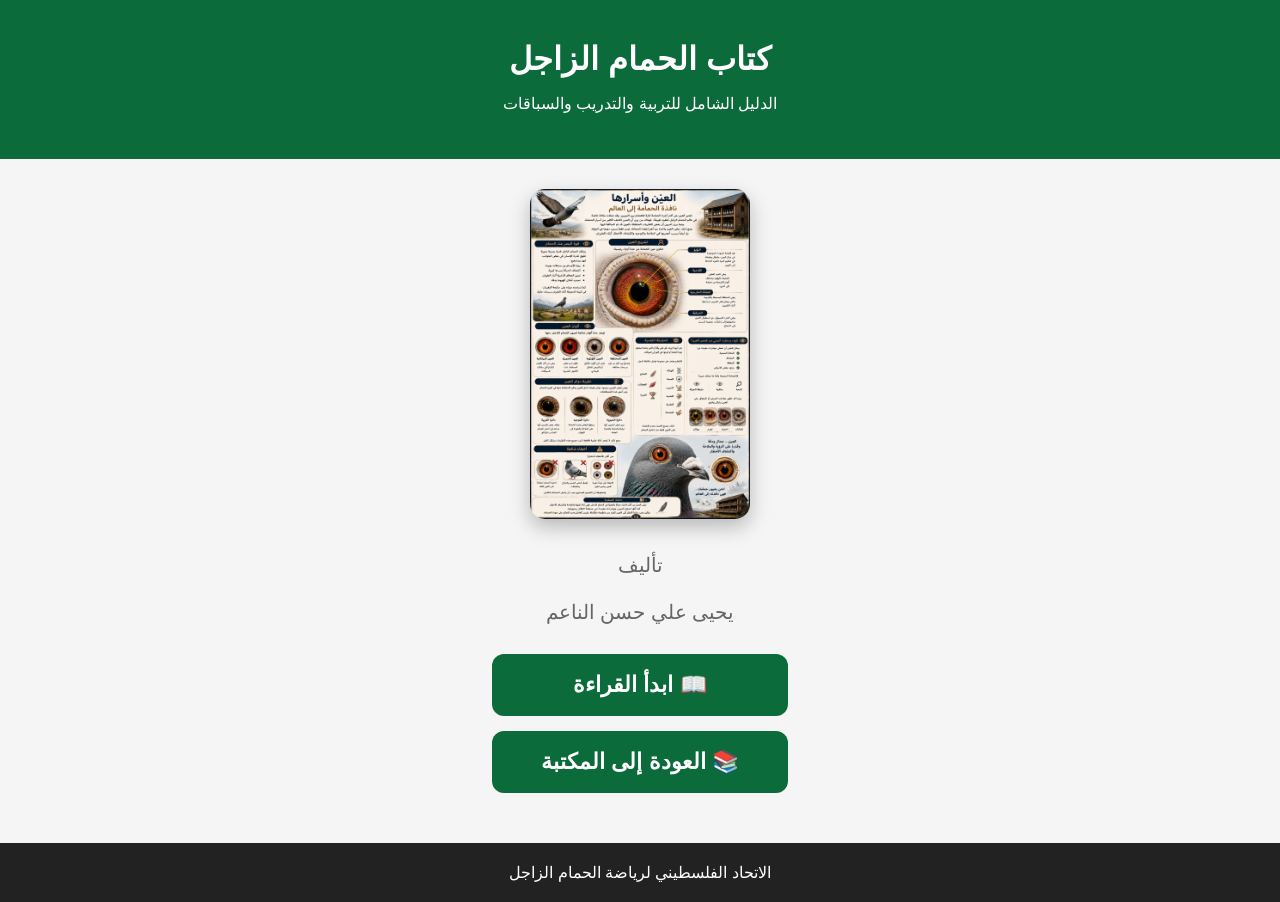
==== pigeon-book/index.html @ 42079541 "Create index.html" ====
<!DOCTYPE html>
<html lang="ar" dir="rtl">
<head>
<meta charset="UTF-8">
<meta name="viewport" content="width=device-width, initial-scale=1.0">
<title>كتاب الحمام الزاجل</title>

<style>
body{
margin:0;
font-family:Tahoma,sans-serif;
background:#f5f5f5;
text-align:center;
color:#222;
}

.header{
background:#0b6b3a;
color:white;
padding:30px;
}

.cover{
width:220px;
max-width:90%;
margin:30px auto;
border-radius:15px;
box-shadow:0 8px 20px rgba(0,0,0,.25);
}

h1{
font-size:32px;
margin:10px;
}

.author{
font-size:20px;
color:#666;
margin-bottom:30px;
}

.btn{
display:block;
width:260px;
max-width:90%;
margin:15px auto;
padding:18px;
background:#0b6b3a;
color:white;
text-decoration:none;
border-radius:12px;
font-size:22px;
font-weight:bold;
}

.btn:hover{
background:#09572f;
}

footer{
margin-top:50px;
padding:20px;
background:#222;
color:white;
}
</style>

</head>

<body>

<div class="header">
<h1>كتاب الحمام الزاجل</h1>
<p>الدليل الشامل للتربية والتدريب والسباقات</p>
</div>

<img src="../photo-10.png" class="cover">

<div class="author">
تأليف<br><br>
يحيى علي حسن الناعم
</div>

<a class="btn" href="page1.html">
📖 ابدأ القراءة
</a>

<a class="btn" href="../books.html">
📚 العودة إلى المكتبة
</a>

<footer>
الاتحاد الفلسطيني لرياضة الحمام الزاجل
</footer>

</body>
</html>
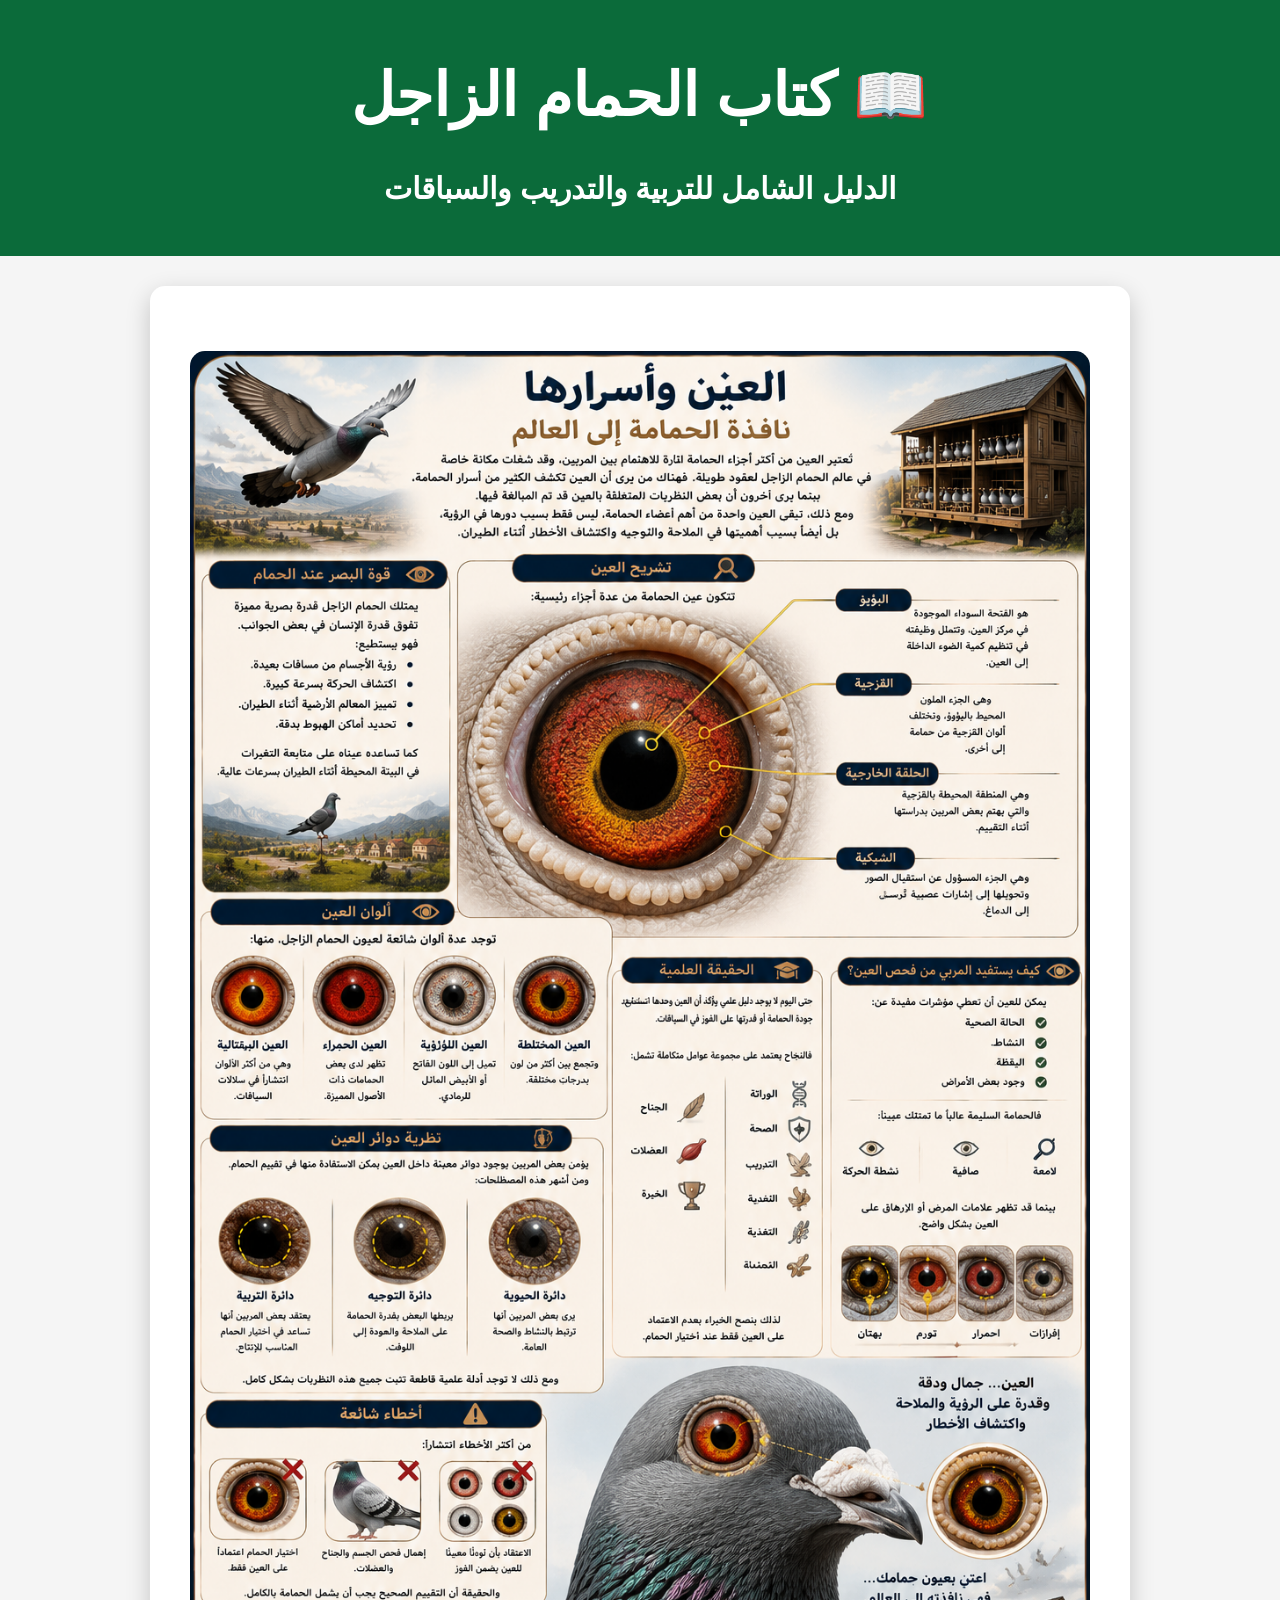
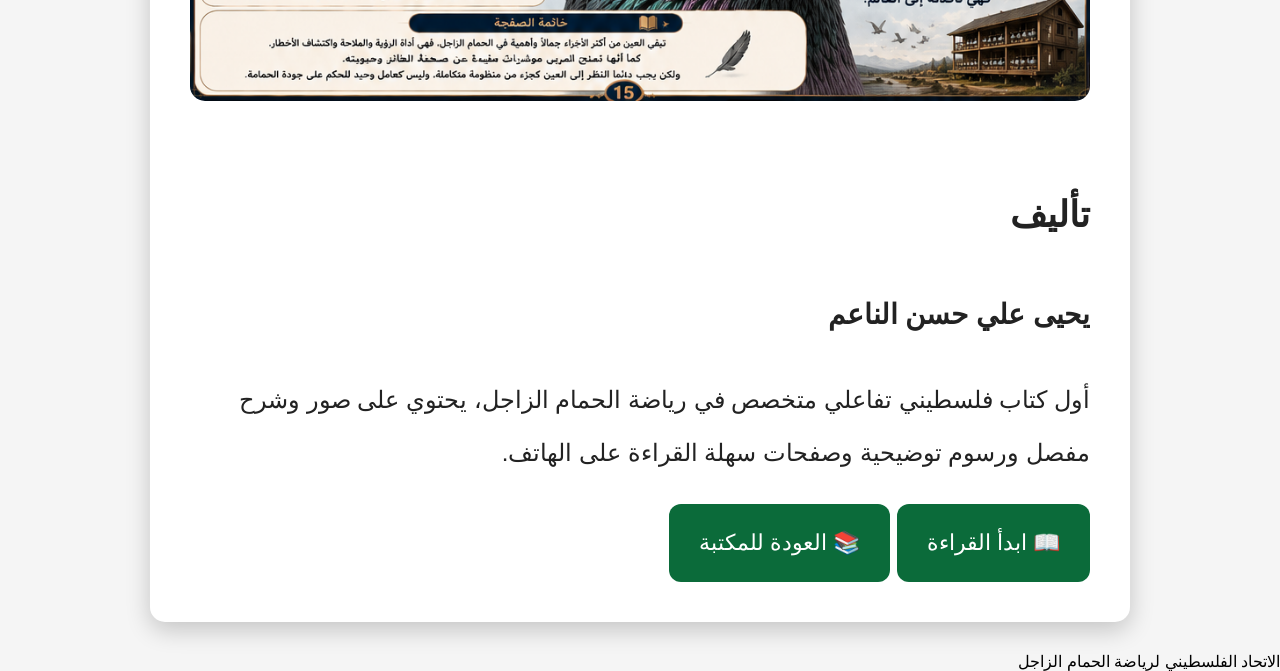
==== commit 09e272e1: "Update index.html" ====
--- a/pigeon-book/index.html
+++ b/pigeon-book/index.html
@@ -1,96 +1,57 @@
 <!DOCTYPE html>
 <html lang="ar" dir="rtl">
+
 <head>
 <meta charset="UTF-8">
 <meta name="viewport" content="width=device-width, initial-scale=1.0">
 <title>كتاب الحمام الزاجل</title>
 
-<style>
-body{
-margin:0;
-font-family:Tahoma,sans-serif;
-background:#f5f5f5;
-text-align:center;
-color:#222;
-}
+<link rel="manifest" href="../manifest.json">
+<link rel="apple-touch-icon" href="../icon-512.png">
+<meta name="theme-color" content="#0b6b3a">
 
-.header{
-background:#0b6b3a;
-color:white;
-padding:30px;
-}
-
-.cover{
-width:220px;
-max-width:90%;
-margin:30px auto;
-border-radius:15px;
-box-shadow:0 8px 20px rgba(0,0,0,.25);
-}
-
-h1{
-font-size:32px;
-margin:10px;
-}
-
-.author{
-font-size:20px;
-color:#666;
-margin-bottom:30px;
-}
-
-.btn{
-display:block;
-width:260px;
-max-width:90%;
-margin:15px auto;
-padding:18px;
-background:#0b6b3a;
-color:white;
-text-decoration:none;
-border-radius:12px;
-font-size:22px;
-font-weight:bold;
-}
-
-.btn:hover{
-background:#09572f;
-}
-
-footer{
-margin-top:50px;
-padding:20px;
-background:#222;
-color:white;
-}
-</style>
-
+<link rel="stylesheet" href="style.css">
 </head>
 
 <body>
 
-<div class="header">
-<h1>كتاب الحمام الزاجل</h1>
+<header class="header">
+<h1>📖 كتاب الحمام الزاجل</h1>
 <p>الدليل الشامل للتربية والتدريب والسباقات</p>
-</div>
+</header>
+
+<div class="page">
 
 <img src="../photo-10.png" class="cover">
 
-<div class="author">
-تأليف<br><br>
-يحيى علي حسن الناعم
-</div>
+<h2>تأليف</h2>
+
+<h3>يحيى علي حسن الناعم</h3>
+
+<p>
+
+أول كتاب فلسطيني تفاعلي متخصص في رياضة الحمام الزاجل، يحتوي على صور وشرح مفصل ورسوم توضيحية وصفحات سهلة القراءة على الهاتف.
+
+</p>
+
+<div class="buttons">
 
 <a class="btn" href="page1.html">
 📖 ابدأ القراءة
 </a>
 
 <a class="btn" href="../books.html">
-📚 العودة إلى المكتبة
+📚 العودة للمكتبة
 </a>
 
+</div>
+
+</div>
+
 <footer>
+
 الاتحاد الفلسطيني لرياضة الحمام الزاجل
+
 </footer>
 
 </body>
--- a/pigeon-book/style.css
+++ b/pigeon-book/style.css
@@ -0,0 +1,73 @@
+body{
+margin:0;
+background:#f5f5f5;
+font-family:Tahoma,sans-serif;
+}
+
+.header{
+background:#0b6b3a;
+color:#fff;
+padding:20px;
+text-align:center;
+font-size:30px;
+font-weight:bold;
+}
+
+.page{
+max-width:900px;
+margin:30px auto;
+background:#fff;
+padding:40px;
+border-radius:15px;
+box-shadow:0 8px 25px rgba(0,0,0,.2);
+line-height:2.2;
+font-size:24px;
+color:#222;
+animation:fade .5s;
+}
+
+@keyframes fade{
+from{
+opacity:0;
+transform:translateY(20px);
+}
+to{
+opacity:1;
+transform:translateY(0);
+}
+}
+
+.btn{
+display:inline-block;
+background:#0b6b3a;
+color:#fff;
+padding:15px 30px;
+border-radius:12px;
+text-decoration:none;
+font-size:22px;
+transition:.3s;
+}
+
+.btn:hover{
+background:#084d2b;
+}
+
+.nav{
+display:flex;
+justify-content:space-between;
+margin-top:40px;
+gap:15px;
+}
+
+img{
+width:100%;
+border-radius:15px;
+margin:25px 0;
+}
+
+.page-number{
+text-align:center;
+margin-top:40px;
+color:#777;
+font-size:18px;
+}
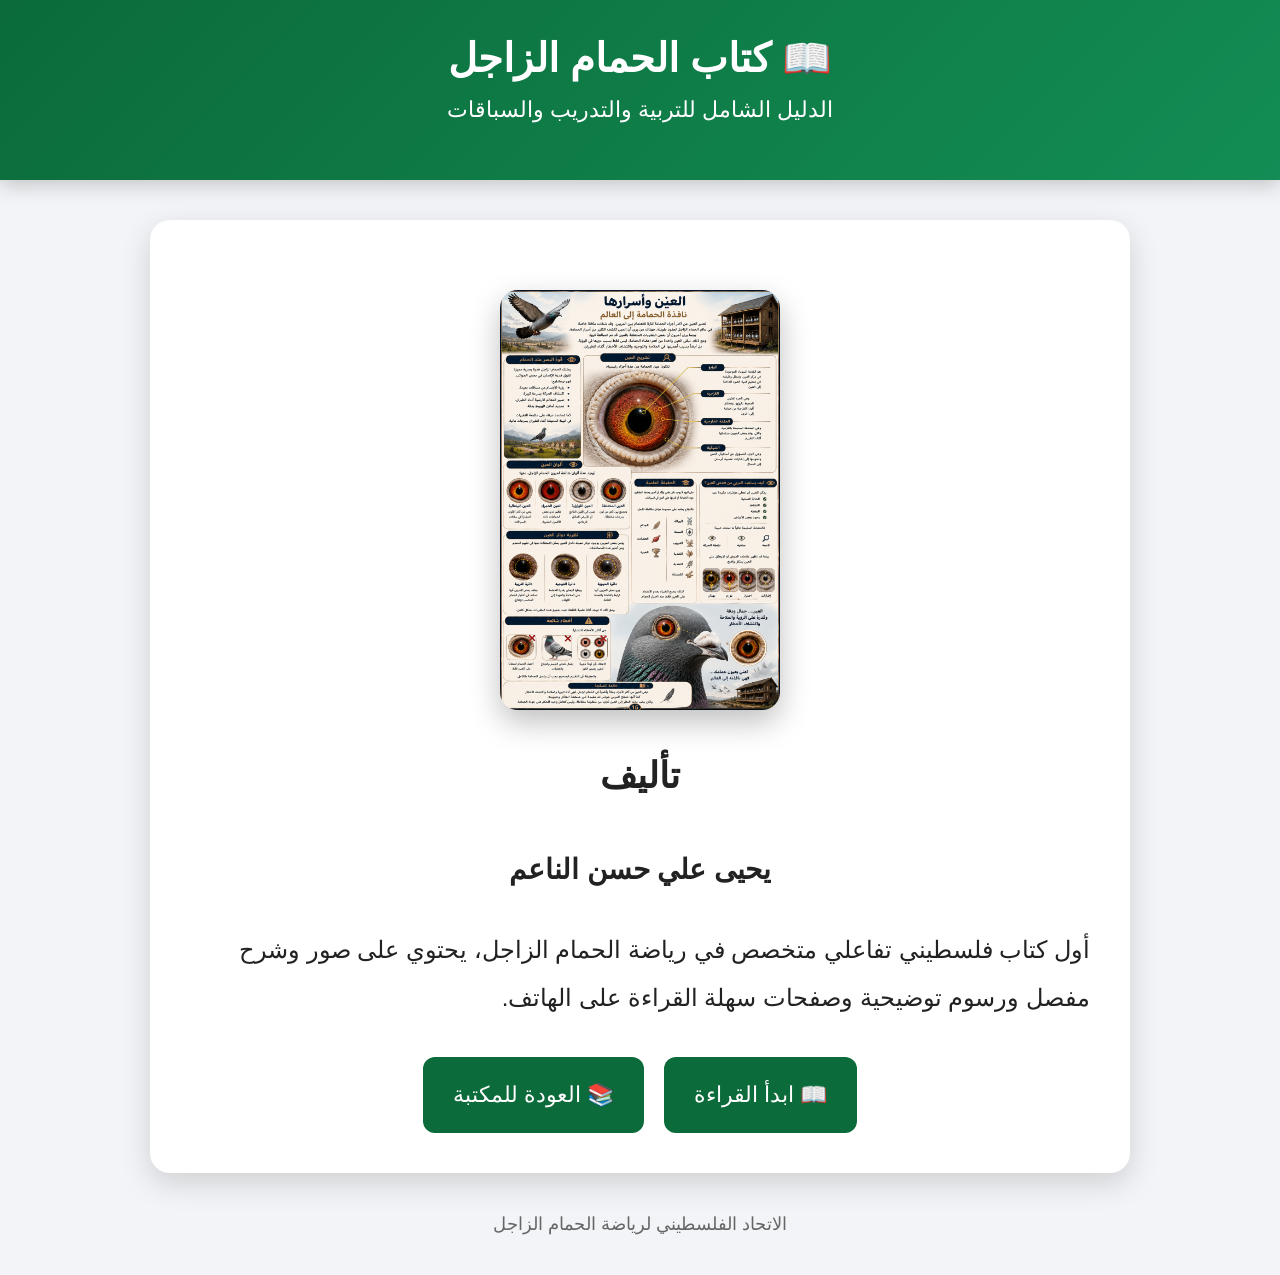
==== commit ef0b3c77: "Update index.html" ====
--- a/pigeon-book/index.html
+++ b/pigeon-book/index.html
@@ -53,6 +53,42 @@
 الاتحاد الفلسطيني لرياضة الحمام الزاجل
 
 </footer>
+</footer>
+
+<script>
+document.querySelectorAll("img").forEach(img => {
+  img.style.cursor = "zoom-in";
+
+  img.onclick = function () {
+    const overlay = document.createElement("div");
+    overlay.style.position = "fixed";
+    overlay.style.top = "0";
+    overlay.style.left = "0";
+    overlay.style.width = "100%";
+    overlay.style.height = "100%";
+    overlay.style.background = "rgba(0,0,0,.9)";
+    overlay.style.display = "flex";
+    overlay.style.justifyContent = "center";
+    overlay.style.alignItems = "center";
+    overlay.style.zIndex = "9999";
+
+    const big = document.createElement("img");
+    big.src = this.src;
+    big.style.maxWidth = "95%";
+    big.style.maxHeight = "95%";
+    big.style.borderRadius = "12px";
+    big.style.boxShadow = "0 0 30px #000";
+
+    overlay.appendChild(big);
+
+    overlay.onclick = function () {
+      overlay.remove();
+    };
+
+    document.body.appendChild(overlay);
+  };
+});
+</script>
 
 </body>
-</html>+</html>
--- a/pigeon-book/style.css
+++ b/pigeon-book/style.css
@@ -1,35 +1,96 @@
 body{
 margin:0;
-background:#f5f5f5;
+background:#f2f4f7;
 font-family:Tahoma,sans-serif;
+color:#222;
 }
 
 .header{
-background:#0b6b3a;
-color:#fff;
-padding:20px;
+background:linear-gradient(135deg,#0b6b3a,#138d55);
+color:white;
 text-align:center;
-font-size:30px;
-font-weight:bold;
+padding:35px;
+box-shadow:0 5px 20px rgba(0,0,0,.2);
+}
+
+.header h1{
+margin:0;
+font-size:40px;
+}
+
+.header p{
+margin-top:15px;
+font-size:22px;
 }
 
 .page{
+background:white;
+width:90%;
 max-width:900px;
+margin:40px auto;
+padding:40px;
+border-radius:20px;
+box-shadow:0 10px 30px rgba(0,0,0,.15);
+animation:fade .5s;
+line-height:2;
+font-size:24px;
+}
+
+.cover{
+display:block;
+width:280px;
+max-width:90%;
 margin:30px auto;
-background:#fff;
-padding:40px;
-border-radius:15px;
-box-shadow:0 8px 25px rgba(0,0,0,.2);
-line-height:2.2;
-font-size:24px;
-color:#222;
-animation:fade .5s;
+border-radius:18px;
+box-shadow:0 12px 30px rgba(0,0,0,.25);
+}
+
+h2,h3{
+text-align:center;
+}
+
+.buttons{
+display:flex;
+justify-content:center;
+gap:20px;
+flex-wrap:wrap;
+margin-top:35px;
+}
+
+.btn{
+background:#0b6b3a;
+color:white;
+text-decoration:none;
+padding:16px 30px;
+border-radius:12px;
+font-size:22px;
+transition:.3s;
+}
+
+.btn:hover{
+background:#14874f;
+transform:scale(1.05);
+}
+
+footer{
+margin:40px 0;
+text-align:center;
+font-size:18px;
+color:#666;
+}
+
+.nav{
+display:flex;
+justify-content:space-between;
+margin-top:40px;
+flex-wrap:wrap;
+gap:15px;
 }
 
 @keyframes fade{
 from{
 opacity:0;
-transform:translateY(20px);
+transform:translateY(25px);
 }
 to{
 opacity:1;
@@ -37,37 +98,29 @@
 }
 }
 
-.btn{
-display:inline-block;
-background:#0b6b3a;
-color:#fff;
-padding:15px 30px;
-border-radius:12px;
-text-decoration:none;
-font-size:22px;
-transition:.3s;
+@media(max-width:700px){
+
+.page{
+padding:25px;
+font-size:21px;
 }
 
-.btn:hover{
-background:#084d2b;
+.header h1{
+font-size:30px;
 }
 
-.nav{
-display:flex;
-justify-content:space-between;
-margin-top:40px;
-gap:15px;
+.header p{
+font-size:18px;
 }
 
-img{
+.btn{
 width:100%;
-border-radius:15px;
-margin:25px 0;
+text-align:center;
+font-size:20px;
 }
 
-.page-number{
-text-align:center;
-margin-top:40px;
-color:#777;
-font-size:18px;
+.cover{
+width:220px;
+}
+
 }
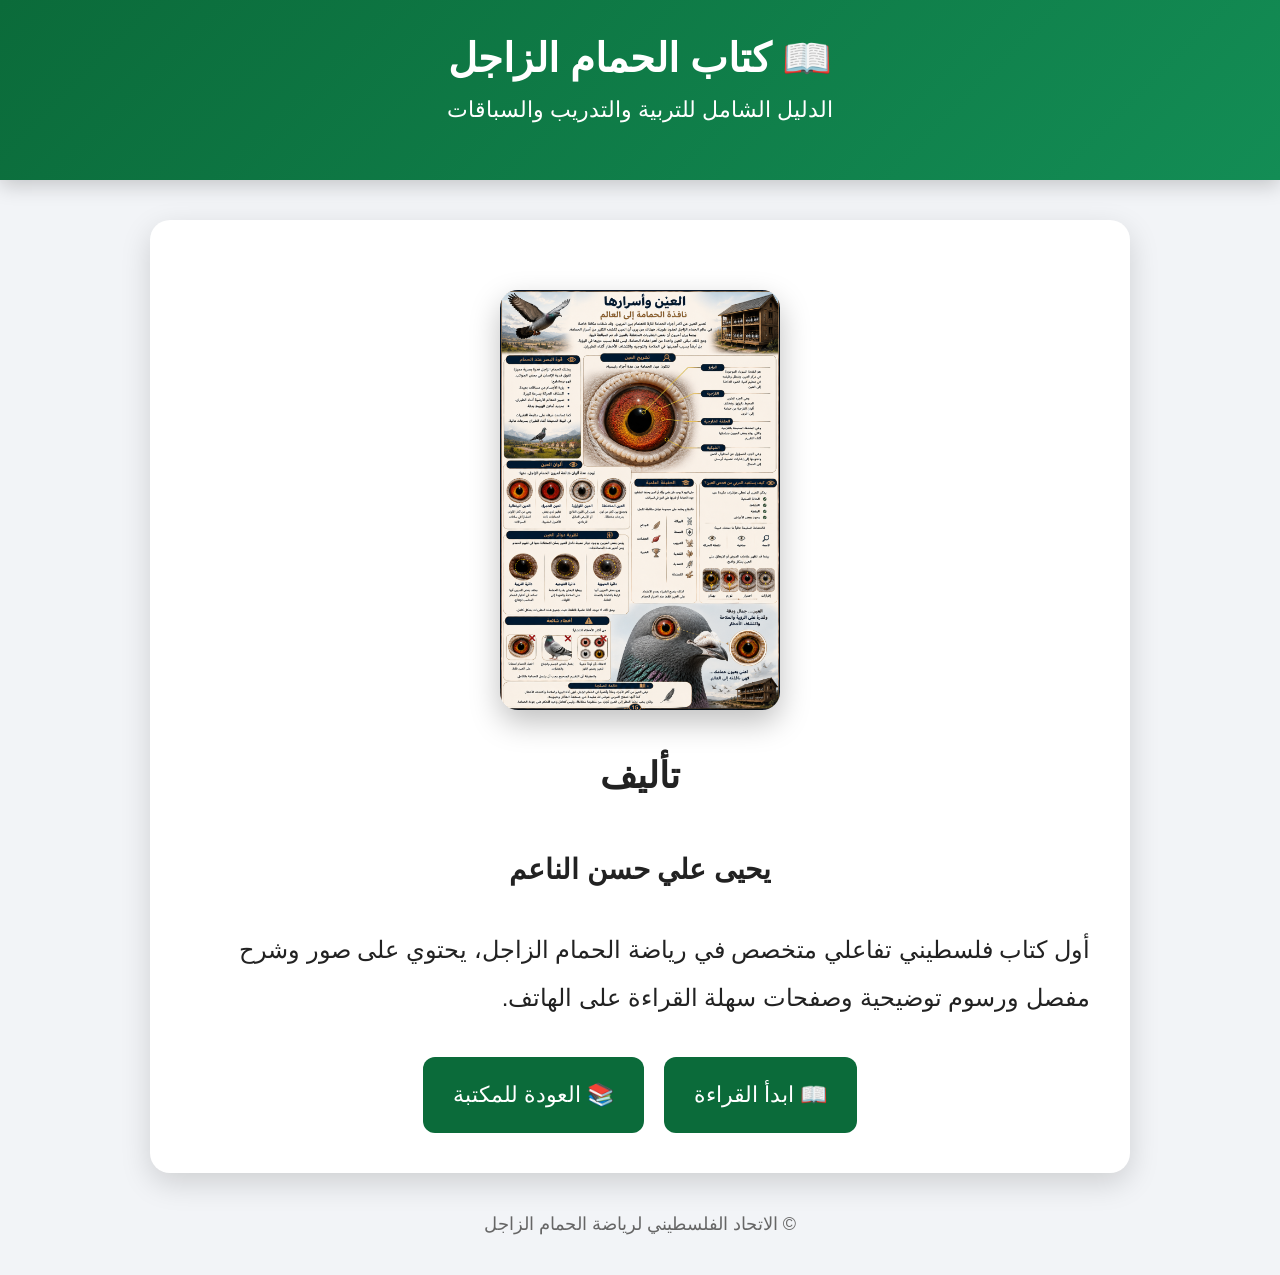
==== commit 05c2a2d9: "Enable swipe navigation" ====
--- a/pigeon-book/index.html
+++ b/pigeon-book/index.html
@@ -29,9 +29,7 @@
 <h3>يحيى علي حسن الناعم</h3>
 
 <p>
-
 أول كتاب فلسطيني تفاعلي متخصص في رياضة الحمام الزاجل، يحتوي على صور وشرح مفصل ورسوم توضيحية وصفحات سهلة القراءة على الهاتف.
-
 </p>
 
 <div class="buttons">
@@ -49,10 +47,7 @@
 </div>
 
 <footer>
-
-الاتحاد الفلسطيني لرياضة الحمام الزاجل
-
-</footer>
+© الاتحاد الفلسطيني لرياضة الحمام الزاجل
 </footer>
 
 <script>
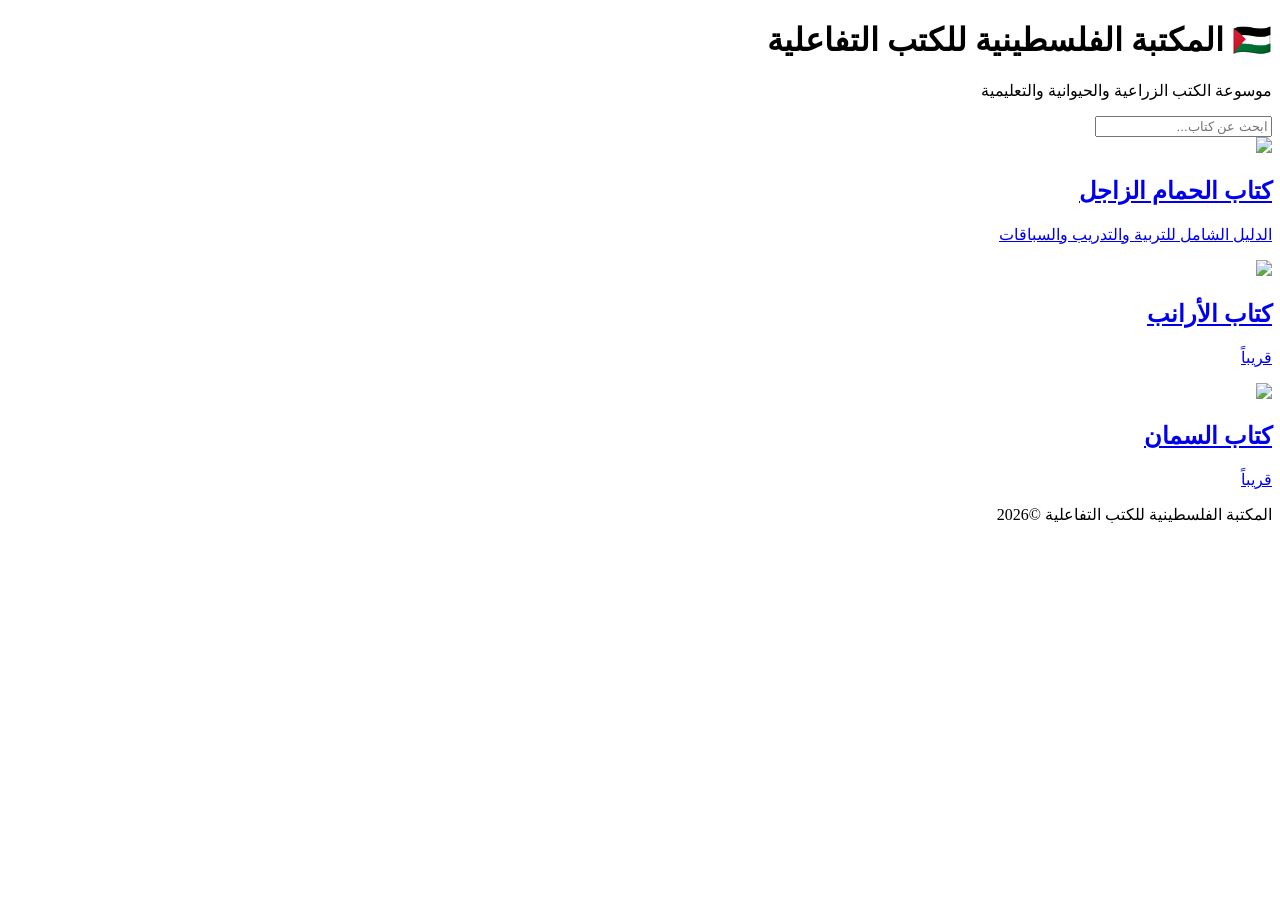
==== commit 7596bcdb: "Update index.html" ====
--- a/pigeon-book/index.html
+++ b/pigeon-book/index.html
@@ -1,89 +1,87 @@
 <!DOCTYPE html>
 <html lang="ar" dir="rtl">
+<head>
 
-<head>
 <meta charset="UTF-8">
-<meta name="viewport" content="width=device-width, initial-scale=1.0">
-<title>كتاب الحمام الزاجل</title>
+<meta name="viewport" content="width=device-width,initial-scale=1">
 
-<link rel="manifest" href="../manifest.json">
-<link rel="apple-touch-icon" href="../icon-512.png">
-<meta name="theme-color" content="#0b6b3a">
+<title>المكتبة الفلسطينية للكتب التفاعلية</title>
 
-<link rel="stylesheet" href="style.css">
+<link rel="manifest" href="manifest.json">
+
+<meta name="theme-color" content="#0b6b3d">
+
+<link rel="stylesheet" href="assets/css/main.css">
+
 </head>
 
 <body>
 
-<header class="header">
-<h1>📖 كتاب الحمام الزاجل</h1>
-<p>الدليل الشامل للتربية والتدريب والسباقات</p>
+<header>
+
+<h1>🇵🇸 المكتبة الفلسطينية للكتب التفاعلية</h1>
+
+<p>
+
+موسوعة الكتب الزراعية والحيوانية والتعليمية
+
+</p>
+
 </header>
 
-<div class="page">
+<div class="search">
 
-<img src="../photo-10.png" class="cover">
+<input
 
-<h2>تأليف</h2>
+type="search"
 
-<h3>يحيى علي حسن الناعم</h3>
+placeholder="ابحث عن كتاب..."
 
-<p>
-أول كتاب فلسطيني تفاعلي متخصص في رياضة الحمام الزاجل، يحتوي على صور وشرح مفصل ورسوم توضيحية وصفحات سهلة القراءة على الهاتف.
-</p>
-
-<div class="buttons">
-
-<a class="btn" href="page1.html">
-📖 ابدأ القراءة
-</a>
-
-<a class="btn" href="../books.html">
-📚 العودة للمكتبة
-</a>
+>
 
 </div>
 
-</div>
+<section class="books">
+
+<a href="books/pigeon/index.html" class="book">
+
+<img src="assets/images/pigeon.jpg">
+
+<h2>كتاب الحمام الزاجل</h2>
+
+<p>الدليل الشامل للتربية والتدريب والسباقات</p>
+
+</a>
+
+<a href="#" class="book">
+
+<img src="assets/images/rabbit.jpg">
+
+<h2>كتاب الأرانب</h2>
+
+<p>قريباً</p>
+
+</a>
+
+<a href="#" class="book">
+
+<img src="assets/images/quail.jpg">
+
+<h2>كتاب السمان</h2>
+
+<p>قريباً</p>
+
+</a>
+
+</section>
 
 <footer>
-© الاتحاد الفلسطيني لرياضة الحمام الزاجل
+
+المكتبة الفلسطينية للكتب التفاعلية ©2026
+
 </footer>
 
-<script>
-document.querySelectorAll("img").forEach(img => {
-  img.style.cursor = "zoom-in";
-
-  img.onclick = function () {
-    const overlay = document.createElement("div");
-    overlay.style.position = "fixed";
-    overlay.style.top = "0";
-    overlay.style.left = "0";
-    overlay.style.width = "100%";
-    overlay.style.height = "100%";
-    overlay.style.background = "rgba(0,0,0,.9)";
-    overlay.style.display = "flex";
-    overlay.style.justifyContent = "center";
-    overlay.style.alignItems = "center";
-    overlay.style.zIndex = "9999";
-
-    const big = document.createElement("img");
-    big.src = this.src;
-    big.style.maxWidth = "95%";
-    big.style.maxHeight = "95%";
-    big.style.borderRadius = "12px";
-    big.style.boxShadow = "0 0 30px #000";
-
-    overlay.appendChild(big);
-
-    overlay.onclick = function () {
-      overlay.remove();
-    };
-
-    document.body.appendChild(overlay);
-  };
-});
-</script>
+<script src="assets/js/app.js"></script>
 
 </body>
 </html>
